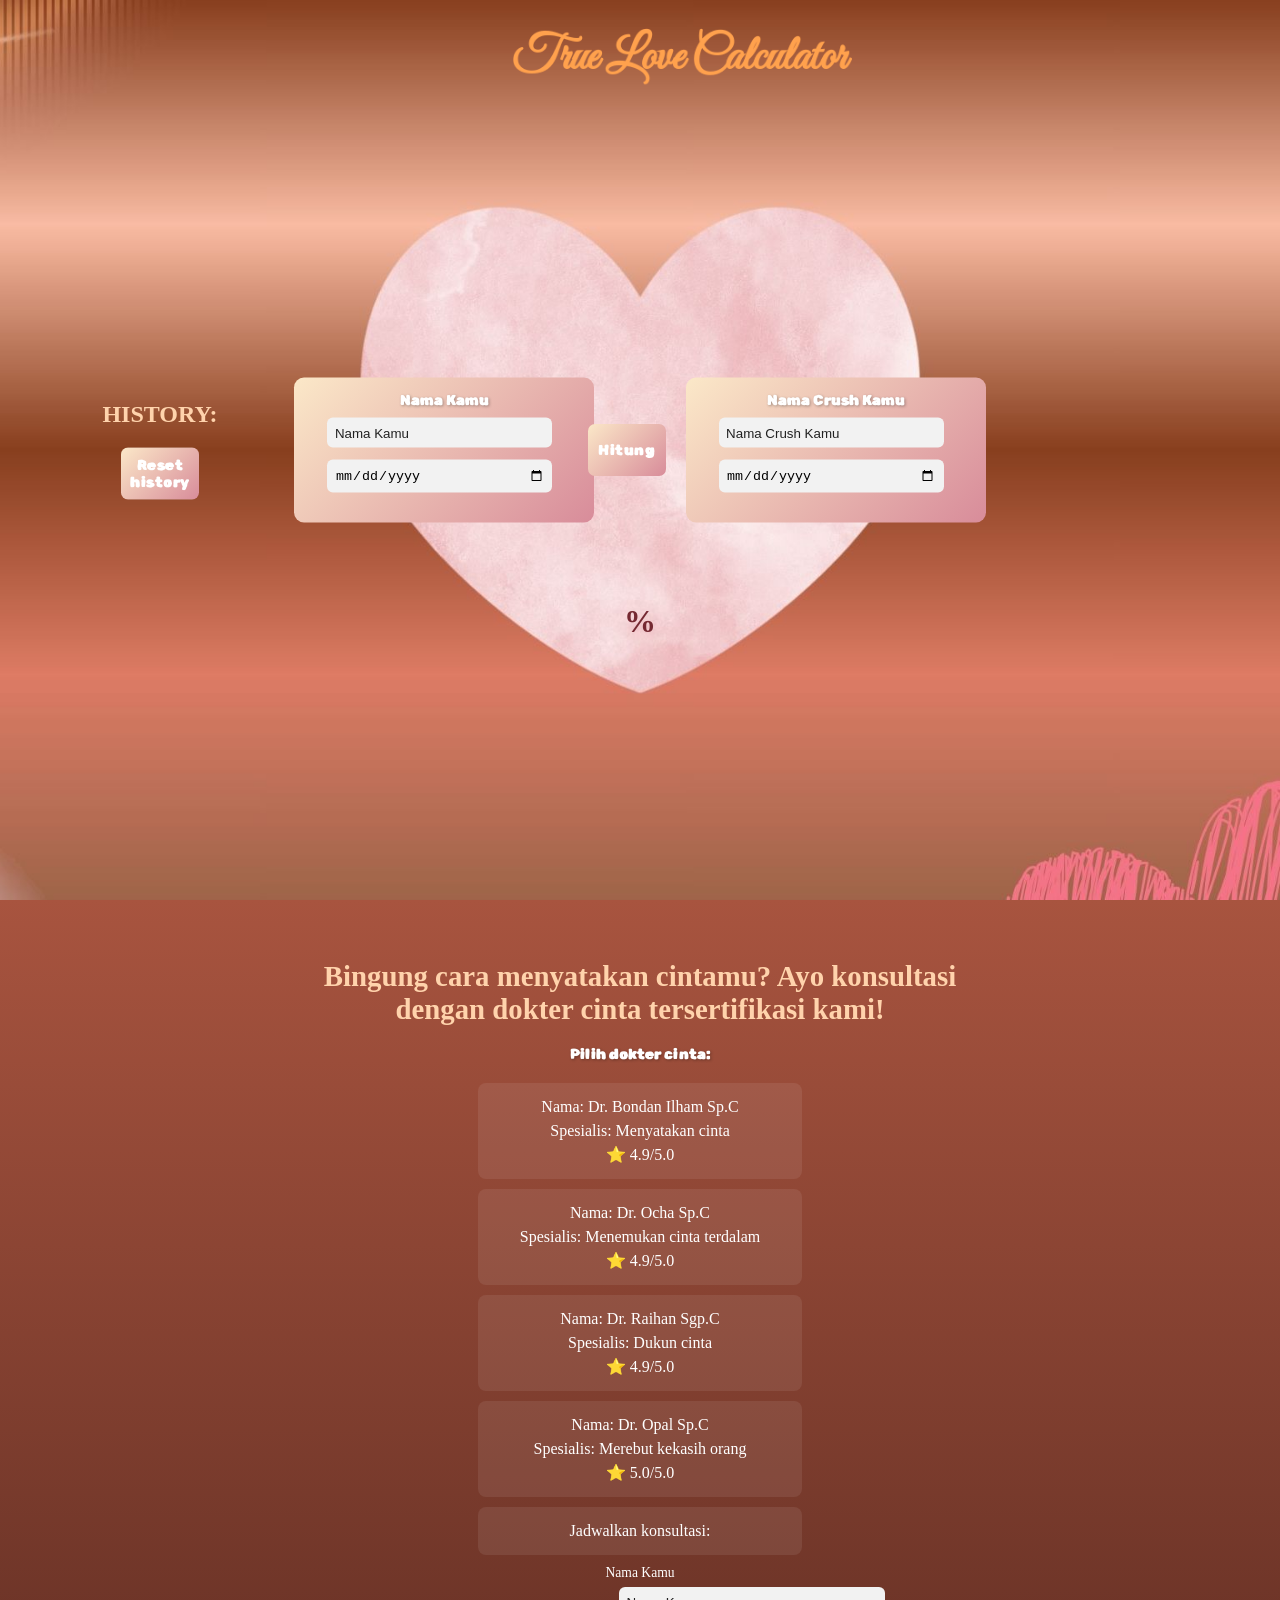
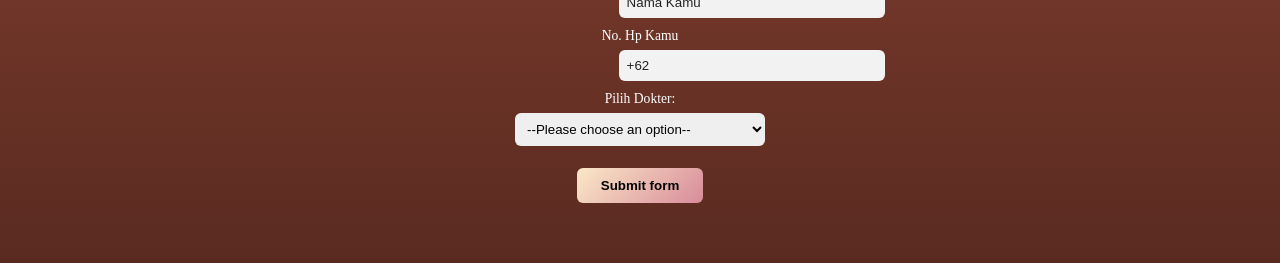
==== index.html @ 4fbb4987 "." ====
<!DOCTYPE html>
<html lang="en">
<head>
    <meta charset="UTF-8">
    <meta name="viewport" content="width=device-width, initial-scale=1.0">
    <title>Temukan Cinta Sejatimu</title>
    <link rel="stylesheet" href="lovecal.css">

    <link rel="preconnect" href="https://fonts.googleapis.com">
    <link rel="preconnect" href="https://fonts.gstatic.com" crossorigin>
    <link href="https://fonts.googleapis.com/css2?family=Great+Vibes&family=Rubik+Spray+Paint&display=swap" rel="stylesheet">
</head>

<body class="body">
    <div class="hero">
        <h1 class="mainTitle">True Love Calculator</h1>
        <div class="mainkiri">
            <h3>Nama Kamu</h3>
            <input type="text" id="name1" placeholder="Nama Kamu">
            <input type="date" id="dob1">
        </div>
        <button id="hitungBtn" class="button">Hitung</button>
        <div class="mainkanan">
            <h3>Nama Crush Kamu</h3>
            <input type="text" id="name2" placeholder="Nama Crush Kamu">
            <input type="date" id="dob2">
        </div>
        <h2 class="percentage" id="hasilScore">%</h2>
        <div class="historyWrapper">
            <h2 class="historyTitle">HISTORY:</h2>
            <div id="history"></div>
            <button id="deleteBtn" class="button" style="position:static; transform:none;">Reset history</button>
        </div>
    </div>

    <footer class="footerKonsul">
        <h1>Bingung cara menyatakan cintamu? Ayo konsultasi dengan dokter cinta tersertifikasi kami!</h1>
        <h3>Pilih dokter cinta:</h3>
        <div>
            <p>Nama: Dr. Bondan Ilham Sp.C<br>Spesialis: Menyatakan cinta<br>⭐ 4.9/5.0</p>
            <p>Nama: Dr. Ocha Sp.C<br>Spesialis: Menemukan cinta terdalam<br>⭐ 4.9/5.0</p>
            <p>Nama: Dr. Raihan Sgp.C<br>Spesialis: Dukun cinta<br>⭐ 4.9/5.0</p>
            <p>Nama: Dr. Opal Sp.C<br>Spesialis: Merebut kekasih orang<br>⭐ 5.0/5.0</p>
        </div>
        <div>
            <p>Jadwalkan konsultasi:</p>
            <label>Nama Kamu</label>
            <input type="text" placeholder="Nama Kamu">
            <label>No. Hp Kamu</label>
            <input type="number" placeholder="+62">
            <label for="doctor-select">Pilih Dokter:</label>
            <select name="doctor" id="doctor-select">
                <option value="" disabled selected>--Please choose an option--</option>
                <option value="dr1">Dr. Bondan Ilham Sp.C</option>
                <option value="dr2">Dr. Ocha Sp.C</option>
                <option value="dr3">Dr. Raihan Sgp.C</option>
                <option value="dr4">Dr. Opal Sp.C</option>
            </select>
            <button id="konsulBtn">Submit form</button>
        </div>
    </footer>
    <script src="calculator.js"></script>
</body>
<script src="calculator.js"></script>
</html>
---- lovecal.css ----
.body {
    /* padding: 80px; */
   
    background-position: center; 
    background-repeat: no-repeat; 
    background-size: cover;
    min-height: 100vh;
    margin: 0 auto;
    overflow-y: auto; 
    position: relative;
}
.hero {
    background-image: url(./gambar/Made-For.jpg);
    background-position: center; 
    background-repeat: no-repeat; 
    background-size: cover;
    height: 100vh;
    width: 100%;
    position: relative;   /* semua absolute children sekarang relatif ke SINI, bukan .body */
}

.mainkiri {
    width: 300px;
    height: 145px;
    background-image: linear-gradient(135deg, #fbe8c8 0%, #d88c9a 100%);
    background-position: center;
    background-repeat: no-repeat;
    background-size: cover;
    margin: auto;
    border-radius: 10px;
    border: 1px;

    position: absolute;
    top: 50%;
    left: 23%;
    transform: translateY(-50%);
  }

.mainkanan {
  width: 300px;
  height: 145px;
  background-image: linear-gradient(135deg, #fbe8c8 0%, #d88c9a 100%);
  background-position: center;
  background-repeat: no-repeat;
  background-size: cover;
  margin: auto;
  border-radius: 10px;
  border: 1px; 

  position: absolute;
  top: 50%;
  right: 23%;
  transform: translateY(-50%);

}

.mainkiri, .mainkanan {
    transition: transform 0.3s ease, box-shadow 0.3s ease;
}

.mainkiri:hover {
    transform: translateY(-50%) scale(1.03);
    box-shadow: 0 0 20px rgba(239, 16, 131, 0.5);
}

.mainkanan:hover {
    transform: translateY(-50%) scale(1.03);
    box-shadow: 0 0 20px rgba(239, 16, 131, 0.5);
}

  .mainTitle {
    font-size: 3rem;
    animation: pulse 1.5s ease-in-out infinite, glow 2s ease-in-out infinite; 
    will-change: transform, filter;
    color: #FFA14D;
    text-align: center;
    font-family: "Great Vibes", cursive;
    position: absolute;
    top: -0.5%;
    left: 40%;
}

/* h1 {
    font-size: 3rem;
    color: #FFA14D;
    text-align: center;
    position: absolute;
    bottom: -105%;
    left: 40%;
} */

  @keyframes glow {
  
  0%, 100% { filter: drop-shadow(0 0 5px #ef1083); }
  50% { filter: drop-shadow(0 0 20px #ef1083); }
}
  
  @keyframes pulse{
    0%, 100% {transform: scale(1);}
    50% {transform: scale(1.1);}

}

.historyTitle {
    text-align: center;
    color: #FFD3AC;
    margin: 0 0 8px 0;
}
.historyWrapper {
    position: absolute;
    top: 50%;
    left: 20px;
    transform: translateY(-50%);
    width: 280px;
    text-align: center;
    display: flex;
    flex-direction: column;
    align-items: center;
}
#history {
    width: 100%;
    max-height: calc(3 * 52px + 2 * 6px);
    overflow-y: auto;
    display: flex;
    flex-direction: column-reverse;
    gap: 6px;
    padding: 6px;
    box-sizing: border-box;
}
.historyClass {
    width: 100%;
    height: auto;
    min-height: 36px;
    background-image: linear-gradient(135deg, #fbe8c8 0%, #d88c9a 100%);
    border-radius: 8px;
    padding: 8px;
    box-sizing: border-box;
    color: #752932;
    font-weight: bold;
    font-size: 0.85rem;
    flex-shrink: 0;
    margin: 0;
}


 h3 {
    text-align: center;
    color: #fff;
    text-shadow: 1px 1px 3px rgba(0,0,0,0.3);
    font-size: 0.9rem;
    font-family: "Rubik Spray Paint", system-ui;
    font-weight: 400;
    font-style: normal;
}

.percentage {
  position: absolute;
  top: 64%;
  left: 50%;
  transform: translateX(-50%);

  font-size: 2rem;
    font-weight: bold;
    color: #752932;
    text-align: center;

}

input {
  width: 210px;
  padding: 7.5px;
  border-radius: 6px;
  border: 1px;
  margin: 6px;
  position: relative;
  top: -8%;
  right: -9%;
  -webkit-appearance: none;
  -moz-appearance: none;  
  appearance: none;
  background: #f2f2f2;

}

input:focus::placeholder{
  color: transparent;
}

input::placeholder{
  color: #222;
  transition: color 0.3s ease;


}

.button {
  width: 78px;
  height: 52px;
  border-radius: 7px;
  border: 1px;
  padding: 5px;
  position: absolute;
  top: 50%;
  right: 48%;
  color:white;
  background-image: linear-gradient(135deg, #fbe8c8 0%, #d88c9a 100%);
   font-size: 0.9rem;
    font-family: "Rubik Spray Paint", system-ui;
    letter-spacing: 0.5px;
    font-weight: 1;
    font-style: normal;

  transform: translateY(-50%);
  transition: transform 0.3s ease, background-color 0.3s ease, box-shadow 0.3s ease;
}

.button:hover { 
  transform: translateY(-50%) scale(1.1);
  box-shadow: 0 0 15px rgba(156, 124, 9, 0.922);
  
}

/* 
.historyClass {
    width: 300px;
    height: 145px;
    background-image: linear-gradient(135deg, #fbe8c8 0%, #d88c9a 100%);


} */

.footerKonsul {
    position: relative;
    /* margin-top: 100vh;  ← HAPUS baris ini, ga perlu lagi */
    background: linear-gradient(180deg, #a8543f 0%, #5a2a20 100%);
    padding: 60px 20px;
    text-align: center;
    color: #fff;
    box-sizing: border-box;
}

.footerKonsul h1 {
    position: static;
    font-size: 1.8rem;
    max-width: 700px;
    margin: 0 auto 20px auto;
    color: #FFD3AC;
}

.footerKonsul h3 {
    position: static;
    margin-bottom: 20px;
}

.footerKonsul p {
    background: rgba(255,255,255,0.08);
    border-radius: 8px;
    padding: 12px;
    max-width: 300px;
    margin: 10px auto;
    line-height: 1.5;
}

.footerKonsul input,
.footerKonsul select {
    display: block;
    width: 250px;
    margin: 6px auto;
    padding: 8px;
    border-radius: 6px;
    border: none;
}

.footerKonsul label {
    display: block;
    margin-top: 10px;
    font-size: 0.85rem;
}

.footerKonsul button {
    margin-top: 16px;
    padding: 10px 24px;
    border-radius: 6px;
    border: none;
    background-image: linear-gradient(135deg, #fbe8c8 0%, #d88c9a 100%);
    font-weight: bold;
    cursor: pointer;
}
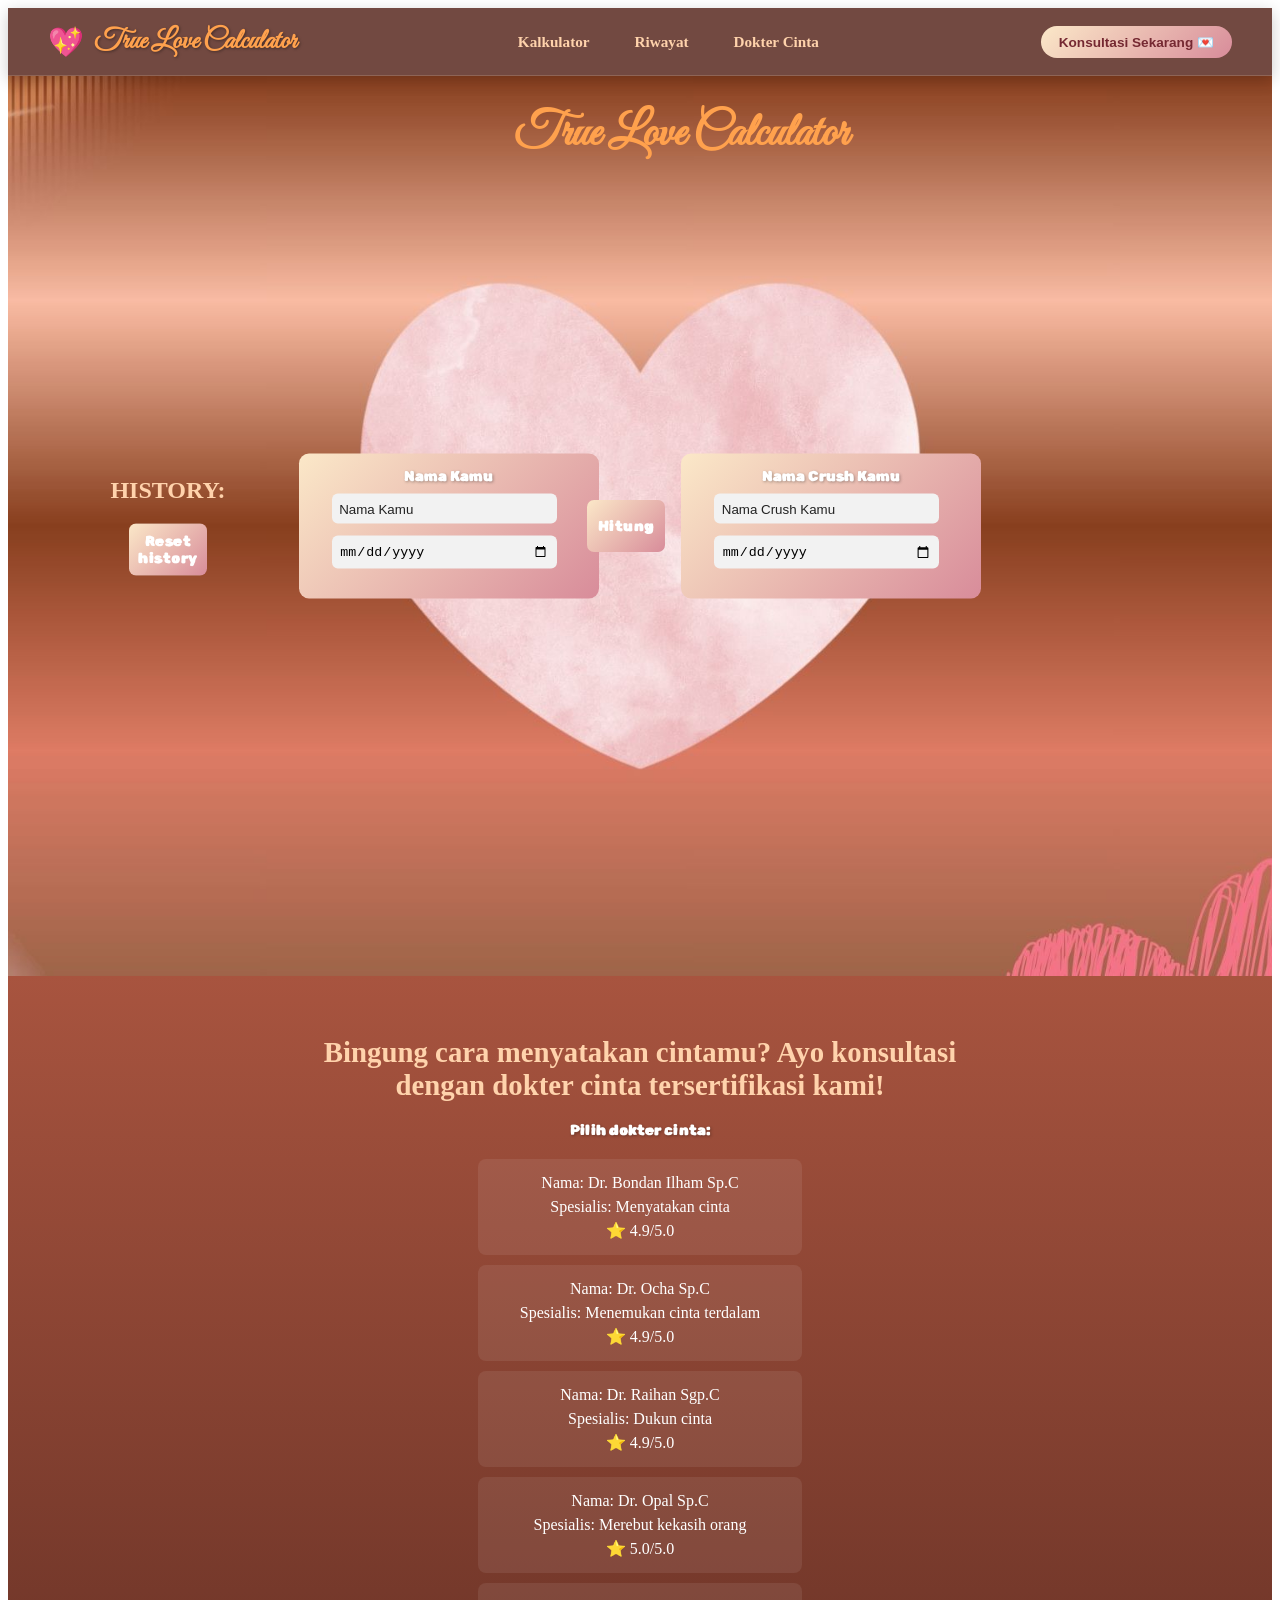
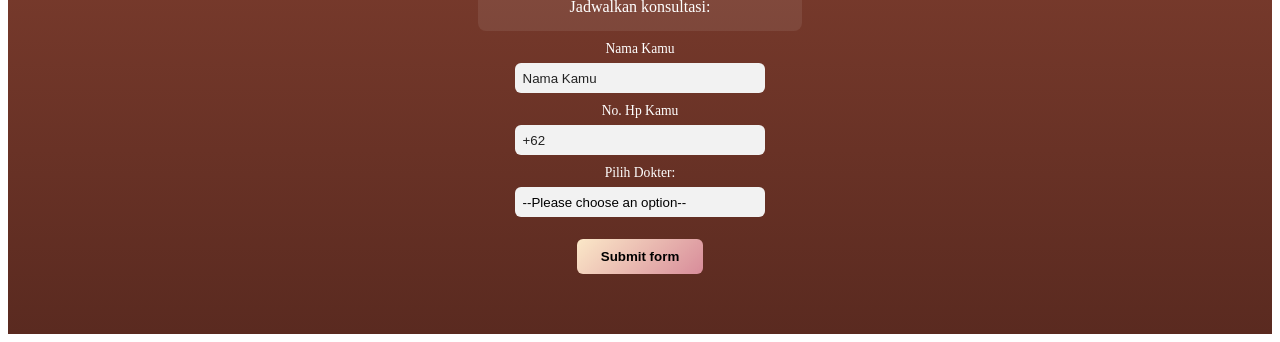
==== commit d60d94d4: "alhamdulillah allahu akbar" ====
--- a/index.html
+++ b/index.html
@@ -12,28 +12,51 @@
 </head>
 
 <body class="body">
-    <div class="hero">
+    <header class="mainHeader">
+    <div class="logoContainer">
+        <span class="logoIcon">💖</span>
+        <span class="logoText">True Love Calculator</span>
+    </div>
+
+    <nav class="navMenu">
+        <a href="#hero" class="navLink">Kalkulator</a>
+        <a href="#historyWrap" class="navLink">Riwayat</a>
+        <a href="#footerKonsul" class="navLink">Dokter Cinta</a>
+    </nav>
+
+    <div class="headerAction">
+        <button class="navBtn" onclick="document.querySelector('#footerKonsul').scrollIntoView({behavior: 'smooth'})">
+            Konsultasi Sekarang 💌
+        </button>
+    </div>
+</header>
+<main>
+
+    <div class="hero" id="hero">
         <h1 class="mainTitle">True Love Calculator</h1>
         <div class="mainkiri">
-            <h3>Nama Kamu</h3>
-            <input type="text" id="name1" placeholder="Nama Kamu">
-            <input type="date" id="dob1">
-        </div>
-        <button id="hitungBtn" class="button">Hitung</button>
-        <div class="mainkanan">
-            <h3>Nama Crush Kamu</h3>
-            <input type="text" id="name2" placeholder="Nama Crush Kamu">
-            <input type="date" id="dob2">
-        </div>
-        <h2 class="percentage" id="hasilScore">%</h2>
-        <div class="historyWrapper">
+    <h3>Nama Kamu</h3>
+    <input type="text" id="name1" class="heroInput" placeholder="Nama Kamu">
+    <input type="date" id="dob1" class="heroInput">
+</div>
+<button id="hitungBtn" class="button">Hitung</button>
+<div class="mainkanan">
+    <h3>Nama Crush Kamu</h3>
+    <input type="text" id="name2" class="heroInput" placeholder="Nama Crush Kamu">
+    <input type="date" id="dob2" class="heroInput">
+</div>
+        <h2 class="percentage" id="hasilScore"></h2>
+        <!--  -->
+        <div id="scrollHintContainer"></div>
+        <div class="historyWrapper" id="historyWrap">
             <h2 class="historyTitle">HISTORY:</h2>
             <div id="history"></div>
             <button id="deleteBtn" class="button" style="position:static; transform:none;">Reset history</button>
         </div>
     </div>
+</main>
 
-    <footer class="footerKonsul">
+    <footer class="footerKonsul" id="footerKonsul">
         <h1>Bingung cara menyatakan cintamu? Ayo konsultasi dengan dokter cinta tersertifikasi kami!</h1>
         <h3>Pilih dokter cinta:</h3>
         <div>
@@ -61,5 +84,4 @@
     </footer>
     <script src="calculator.js"></script>
 </body>
-<script src="calculator.js"></script>
 </html>
--- a/lovecal.css
+++ b/lovecal.css
@@ -1,16 +1,12 @@
-
+pal css
 
 .body {
-    /* padding: 80px; */
-   
-    background-position: center; 
-    background-repeat: no-repeat; 
-    background-size: cover;
+    margin: 0 auto;
     min-height: 100vh;
-    margin: 0 auto;
     overflow-y: auto; 
     position: relative;
 }
+
 .hero {
     background-image: url(./gambar/Made-For.jpg);
     background-position: center; 
@@ -18,7 +14,34 @@
     background-size: cover;
     height: 100vh;
     width: 100%;
-    position: relative;   /* semua absolute children sekarang relatif ke SINI, bukan .body */
+    position: relative;
+}
+
+input,
+select {
+  padding: 7.5px;
+  border-radius: 6px;
+  border: 1px;
+  -webkit-appearance: none;
+  -moz-appearance: none;
+  appearance: none;
+  background: #f2f2f2;
+  transition: box-shadow 0.3s ease, transform 0.2s ease;
+}
+
+input:focus,
+select:focus {
+  outline: none;
+  box-shadow: 0 0 8px rgba(216, 140, 154, 0.6);
+}
+
+input:focus::placeholder {
+  color: transparent;
+}
+
+input::placeholder {
+  color: #222;
+  transition: color 0.3s ease;
 }
 
 .mainkiri {
@@ -53,7 +76,6 @@
   top: 50%;
   right: 23%;
   transform: translateY(-50%);
-
 }
 
 .mainkiri, .mainkanan {
@@ -70,7 +92,7 @@
     box-shadow: 0 0 20px rgba(239, 16, 131, 0.5);
 }
 
-  .mainTitle {
+.mainTitle {
     font-size: 3rem;
     animation: pulse 1.5s ease-in-out infinite, glow 2s ease-in-out infinite; 
     will-change: transform, filter;
@@ -82,25 +104,14 @@
     left: 40%;
 }
 
-/* h1 {
-    font-size: 3rem;
-    color: #FFA14D;
-    text-align: center;
-    position: absolute;
-    bottom: -105%;
-    left: 40%;
-} */
-
-  @keyframes glow {
-  
+@keyframes glow {
   0%, 100% { filter: drop-shadow(0 0 5px #ef1083); }
   50% { filter: drop-shadow(0 0 20px #ef1083); }
 }
   
-  @keyframes pulse{
+@keyframes pulse{
     0%, 100% {transform: scale(1);}
     50% {transform: scale(1.1);}
-
 }
 
 .historyTitle {
@@ -108,6 +119,7 @@
     color: #FFD3AC;
     margin: 0 0 8px 0;
 }
+
 .historyWrapper {
     position: absolute;
     top: 50%;
@@ -119,6 +131,7 @@
     flex-direction: column;
     align-items: center;
 }
+
 #history {
     width: 100%;
     max-height: calc(3 * 52px + 2 * 6px);
@@ -129,6 +142,7 @@
     padding: 6px;
     box-sizing: border-box;
 }
+
 .historyClass {
     width: 100%;
     height: auto;
@@ -144,8 +158,7 @@
     margin: 0;
 }
 
-
- h3 {
+h3 {
     text-align: center;
     color: #fff;
     text-shadow: 1px 1px 3px rgba(0,0,0,0.3);
@@ -160,39 +173,18 @@
   top: 64%;
   left: 50%;
   transform: translateX(-50%);
-
   font-size: 2rem;
-    font-weight: bold;
-    color: #752932;
-    text-align: center;
-
-}
-
-input {
+  font-weight: bold;
+  color: #752932;
+  text-align: center;
+}
+
+.heroInput {
   width: 210px;
-  padding: 7.5px;
-  border-radius: 6px;
-  border: 1px;
   margin: 6px;
   position: relative;
   top: -8%;
   right: -9%;
-  -webkit-appearance: none;
-  -moz-appearance: none;  
-  appearance: none;
-  background: #f2f2f2;
-
-}
-
-input:focus::placeholder{
-  color: transparent;
-}
-
-input::placeholder{
-  color: #222;
-  transition: color 0.3s ease;
-
-
 }
 
 .button {
@@ -206,12 +198,11 @@
   right: 48%;
   color:white;
   background-image: linear-gradient(135deg, #fbe8c8 0%, #d88c9a 100%);
-   font-size: 0.9rem;
-    font-family: "Rubik Spray Paint", system-ui;
-    letter-spacing: 0.5px;
-    font-weight: 1;
-    font-style: normal;
-
+  font-size: 0.9rem;
+  font-family: "Rubik Spray Paint", system-ui;
+  letter-spacing: 0.5px;
+  font-weight: 1;
+  font-style: normal;
   transform: translateY(-50%);
   transition: transform 0.3s ease, background-color 0.3s ease, box-shadow 0.3s ease;
 }
@@ -219,21 +210,10 @@
 .button:hover { 
   transform: translateY(-50%) scale(1.1);
   box-shadow: 0 0 15px rgba(156, 124, 9, 0.922);
-  
-}
-
-/* 
-.historyClass {
-    width: 300px;
-    height: 145px;
-    background-image: linear-gradient(135deg, #fbe8c8 0%, #d88c9a 100%);
-
-
-} */
+}
 
 .footerKonsul {
     position: relative;
-    /* margin-top: 100vh;  ← HAPUS baris ini, ga perlu lagi */
     background: linear-gradient(180deg, #a8543f 0%, #5a2a20 100%);
     padding: 60px 20px;
     text-align: center;
@@ -267,9 +247,10 @@
 .footerKonsul select {
     display: block;
     width: 250px;
+    max-width: 90%;
     margin: 6px auto;
-    padding: 8px;
-    border-radius: 6px;
+    box-sizing: border-box;
+    position: static;
     border: none;
 }
 
@@ -287,4 +268,288 @@
     background-image: linear-gradient(135deg, #fbe8c8 0%, #d88c9a 100%);
     font-weight: bold;
     cursor: pointer;
+    transition: transform 0.3s ease, box-shadow 0.3s ease;
+
+}
+
+.footerKonsul button:hover{
+   transform: scale(1.03);
+  box-shadow: 0 0 20px rgba(239, 16, 131, 0.5);;
+
+}
+
+/* tambahan */
+
+html {
+    scroll-behavior: smooth;
+}
+
+#scrollHintContainer {
+    position: absolute;
+    top: 78%;
+    left: 50%;
+    transform: translateX(-50%);
+    text-align: center;
+    width: 90%;
+    max-width: 500px;
+}
+
+.scrollHintText {
+    color: #FFD3AC;
+    font-size: 1.15rem;
+    font-weight: bold;
+    margin: 0 0 10px 0;
+    text-shadow: 1px 1px 4px rgba(0, 0, 0, 0.6);
+    line-height: 1.4;
+}
+
+.scrollHintBtn {
+    padding: 10px 22px;
+    background-image: linear-gradient(135deg, #fbe8c8 0%, #d88c9a 100%);
+    color: #752932;
+    border: none;
+    font-weight: bold;
+    font-size: 0.95rem;
+    border-radius: 20px;
+    cursor: pointer;
+    box-shadow: 0 0 12px rgba(0, 0, 0, 0.35);
+    transition: transform 0.3s ease, box-shadow 0.3s ease;
+}
+
+.scrollHintBtn:hover {
+    transform: scale(1.05);
+    box-shadow: 0 0 15px rgba(239, 16, 131, 0.6);
+}
+
+.mainHeader {
+    display: flex;
+    justify-content: space-between;
+    align-items: center;
+    padding: 15px 40px;
+    background: rgba(90, 42, 32, 0.85);
+    backdrop-filter: blur(10px);
+    position: sticky;
+    top: 0;
+    z-index: 1000;
+    border-bottom: 1px solid rgba(255, 211, 172, 0.2);
+    box-shadow: 0 4px 15px rgba(0, 0, 0, 0.2);
+}
+
+.logoContainer {
+    display: flex;
+    align-items: center;
+    gap: 10px;
+    cursor: pointer;
+}
+
+.logoIcon {
+    font-size: 1.8rem;
+    animation: pulse 1.5s infinite ease-in-out;
+}
+
+.logoText {
+    font-family: "Great Vibes", cursive;
+    font-size: 1.8rem;
+    color: #FFA14D;
+    font-weight: bold;
+    text-shadow: 1px 1px 3px rgba(0,0,0,0.4);
+}
+
+.navMenu {
+    display: flex;
+    gap: 15px;
+}
+
+.navLink {
+    color: #FFD3AC;
+    text-decoration: none;
+    font-weight: 600;
+    font-size: 0.95rem;
+    padding: 8px 14px;
+    border-radius: 6px;
+    border: 1px solid transparent;
+    transition: all 0.3s ease;
+}
+
+.navLink:hover {
+    color: #fff;
+    border-color: rgba(239, 16, 131, 0.5);
+    background: rgba(239, 16, 131, 0.15);
+    box-shadow: 0 0 10px rgba(239, 16, 131, 0.3);
+}
+
+.navBtn {
+    padding: 8px 18px;
+    background-image: linear-gradient(135deg, #fbe8c8 0%, #d88c9a 100%);
+    color: #752932;
+    border: none;
+    border-radius: 20px;
+    font-weight: bold;
+    font-size: 0.85rem;
+    cursor: pointer;
+    transition: transform 0.3s ease, box-shadow 0.3s ease;
+}
+
+.navBtn:hover {
+    transform: scale(1.05);
+    box-shadow: 0 0 15px rgba(239, 16, 131, 0.6);
+}
+
+@media (min-width: 769px) and (max-width: 1024px) {
+    .mainHeader {
+        padding: 12px 20px;
+    }
+
+    .logoText {
+        font-size: 1.5rem;
+    }
+
+    .mainTitle {
+        font-size: 2.5rem;
+        left: 50%;
+        transform: translateX(-50%);
+        width: 100%;
+    }
+
+    .mainkiri {
+        left: 5%;
+    }
+
+    .mainkanan {
+        right: 5%;
+    }
+
+    .button {
+        right: 50%;
+        transform: translate(50%, -50%);
+    }
+
+    .button:hover {
+        transform: translate(50%, -50%) scale(1.1);
+    }
+}
+
+@media (max-width: 768px) {
+    .mainHeader {
+        flex-direction: column;
+        gap: 12px;
+        padding: 15px;
+        text-align: center;
+        position: relative;
+    }
+
+    .navMenu {
+        flex-wrap: wrap;
+        justify-content: center;
+        gap: 8px;
+    }
+
+    .navLink {
+        font-size: 0.85rem;
+        padding: 6px 10px;
+    }
+
+    .navBtn {
+        font-size: 0.8rem;
+        padding: 6px 14px;
+    }
+
+    .hero {
+        height: auto;
+        min-height: 100vh;
+        padding: 30px 15px 50px 15px;
+        box-sizing: border-box;
+        display: flex;
+        flex-direction: column;
+        align-items: center;
+    }
+
+    .mainTitle {
+        position: static;
+        font-size: 2.2rem;
+        margin-bottom: 25px;
+        left: auto;
+        top: auto;
+    }
+
+    .mainkiri, 
+    .mainkanan {
+        position: static;
+        transform: none;
+        width: 100%;
+        max-width: 320px;
+        height: auto;
+        padding: 15px;
+        margin: 10px 0;
+        box-sizing: border-box;
+        left: auto;
+        right: auto;
+        top: auto;
+    }
+
+    .mainkiri:hover, 
+    .mainkanan:hover {
+        transform: scale(1.02);
+    }
+
+    .heroInput {
+        width: 90%;
+        position: static;
+        display: block;
+        margin: 8px auto;
+    }
+
+    .button {
+        position: static;
+        transform: none;
+        margin: 15px 0;
+        width: 120px;
+        height: 45px;
+        right: auto;
+        top: auto;
+    }
+
+    .button:hover {
+        transform: scale(1.05);
+    }
+
+    .percentage {
+        position: static;
+        transform: none;
+        margin: 15px 0;
+        font-size: 1.5rem;
+        left: auto;
+        top: auto;
+    }
+
+    #scrollHintContainer {
+        position: static;
+        transform: none;
+        margin: 20px auto;
+        width: 100%;
+        left: auto;
+        top: auto;
+    }
+
+    .scrollHintText {
+        font-size: 1rem;
+    }
+
+    .historyWrapper {
+        position: static;
+        transform: none;
+        width: 100%;
+        max-width: 320px;
+        margin-top: 20px;
+        left: auto;
+        top: auto;
+    }
+
+    .footerKonsul {
+        padding: 40px 15px;
+    }
+
+    .footerKonsul h1 {
+        font-size: 1.4rem;
+    }
 }
